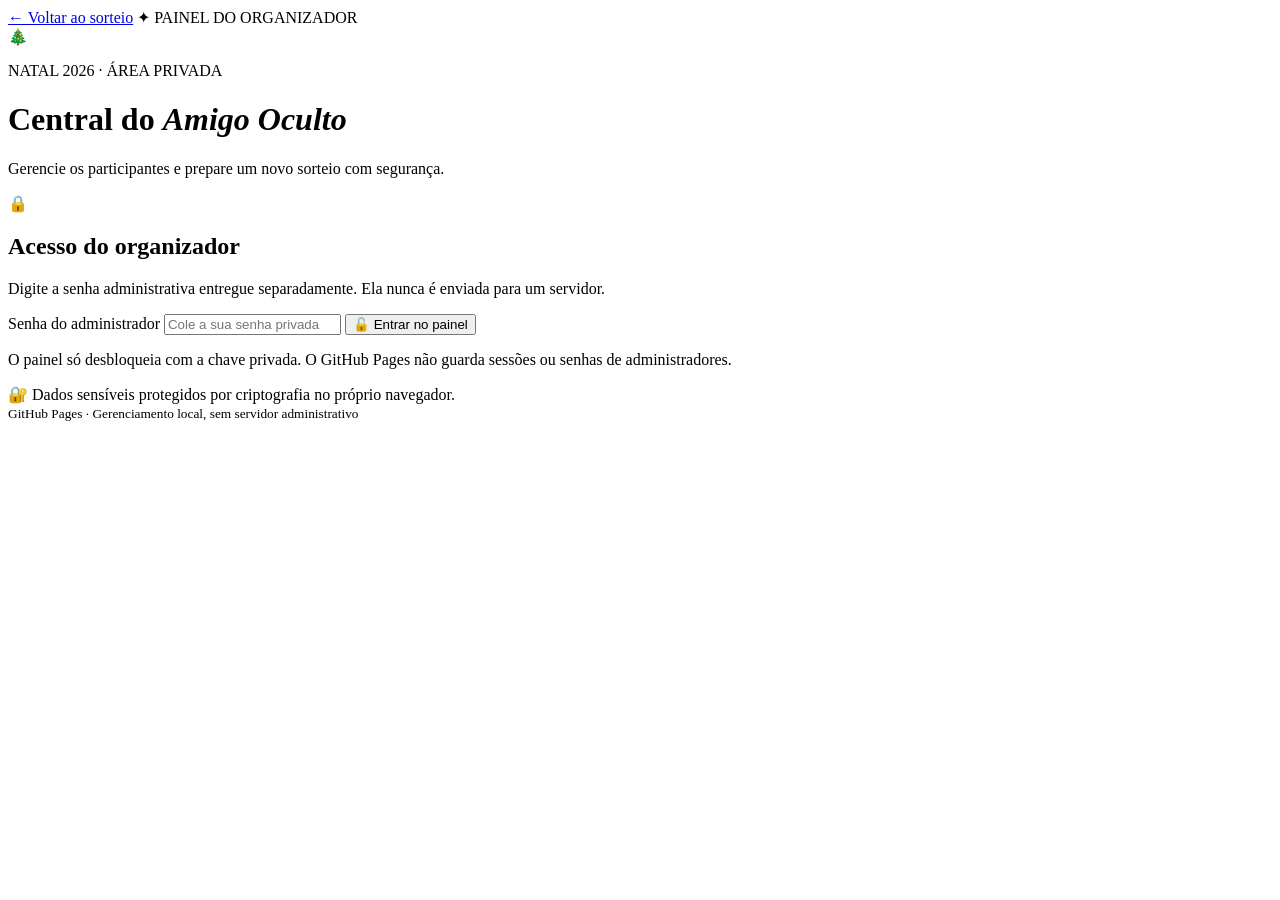
==== admin.html @ 240c8b5c "Cria interface da área administrativa do Amigo Oculto" ====
<!doctype html>
<html lang="pt-BR">
<head>
  <meta charset="utf-8">
  <meta name="viewport" content="width=device-width, initial-scale=1">
  <meta name="theme-color" content="#102e29">
  <meta name="robots" content="noindex,nofollow">
  <meta name="description" content="Painel do organizador do Amigo Oculto 2026">
  <title>Administração · Amigo Oculto 2026</title>
  <link rel="icon" href="./favicon.svg" type="image/svg+xml">
  <link rel="stylesheet" href="./admin.css">
  <script src="./admin.js" defer></script>
</head>
<body>
  <main class="admin-wrap">
    <nav class="topnav">
      <a class="back-link" href="./index.html">← Voltar ao sorteio</a>
      <span class="nav-label">✦ PAINEL DO ORGANIZADOR</span>
    </nav>

    <header class="hero">
      <div class="hero-emoji" aria-hidden="true">🎄</div>
      <p class="eyebrow">NATAL 2026 · ÁREA PRIVADA</p>
      <h1>Central do <em>Amigo Oculto</em></h1>
      <p>Gerencie os participantes e prepare um novo sorteio com segurança.</p>
    </header>

    <section class="panel login-card" id="login-view" aria-labelledby="login-title">
      <div class="shield" aria-hidden="true">🔒</div>
      <h2 id="login-title">Acesso do organizador</h2>
      <p class="muted centered">Digite a senha administrativa entregue separadamente. Ela nunca é enviada para um servidor.</p>
      <form id="login-form" autocomplete="off">
        <label for="admin-password">Senha do administrador</label>
        <input id="admin-password" name="admin-password" type="password" spellcheck="false" autocapitalize="off" autocomplete="off" required placeholder="Cole a sua senha privada">
        <button class="button primary" id="login-button" type="submit">🔓 Entrar no painel</button>
      </form>
      <p class="alert" role="status" id="login-message" aria-live="polite"></p>
      <p class="small muted centered">O painel só desbloqueia com a chave privada. O GitHub Pages não guarda sessões ou senhas de administradores.</p>
    </section>

    <div id="dashboard" hidden>
      <div class="dash-bar">
        <div><span class="eyebrow">VISÃO GERAL</span><h2>Seu sorteio</h2></div>
        <button type="button" id="lock-button" class="button outline">🔒 Bloquear painel</button>
      </div>
      <section class="metrics" aria-label="Resumo do sorteio">
        <div class="metric"><strong id="metric-count">6</strong><span>Participantes</span></div>
        <div class="metric"><strong>🔐</strong><span>Resultados criptografados</span></div>
        <div class="metric"><strong>✓</strong><span>Sorteio válido</span></div>
      </section>
      <p class="subtle-note" id="draw-date"></p>

      <section class="panel space">
        <div class="heading-row">
          <div><h2>👥 Participantes</h2><p class="muted">Confira os códigos e resultados somente quando necessário.</p></div>
        </div>
        <div class="toggles">
          <label class="toggle"><input id="show-matches" type="checkbox"> Mostrar quem cada um tirou</label>
          <label class="toggle"><input id="show-codes" type="checkbox"> Mostrar códigos individuais</label>
        </div>
        <div class="table-scroll">
          <table aria-label="Participantes do amigo oculto">
            <thead><tr><th>Participante</th><th>Sorteado</th><th>Código</th><th>Ação</th></tr></thead>
            <tbody id="participant-rows"></tbody>
          </table>
        </div>
        <button type="button" id="download-codes" class="button minor">⬇ Baixar códigos do sorteio atual</button>
        <p class="small muted">Nunca compartilhe a lista completa de códigos no grupo. Envie cada código individualmente.</p>
      </section>

      <section class="panel space">
        <h2>🧹 Reiniciar testes</h2>
        <p class="muted">O site não registra quem abriu o resultado. Fechar a revelação e atualizar a página já reinicia o teste em qualquer dispositivo.</p>
        <button type="button" id="clear-tests" class="button minor">Limpar teste neste navegador</button>
        <p id="test-message" class="success-msg" role="status" aria-live="polite"></p>
      </section>

      <section class="panel space">
        <h2>🎲 Refazer o sorteio</h2>
        <p class="muted">Gere novas combinações e novos códigos, sem que ninguém tire o próprio nome. O sorteio atual continua funcionando até você publicar o novo arquivo no GitHub.</p>
        <div class="warning">⚠️ Após a publicação do novo sorteio, <strong>todos os códigos antigos serão invalidados</strong>. Avise os participantes e envie os novos códigos individualmente.</div>
        <button type="button" id="redraw-button" class="button primary">🎁 Preparar novo sorteio</button>

        <div id="draft-panel" class="draft" hidden>
          <div class="draft-header"><div><h3>✅ Novo sorteio preparado</h3><p class="muted">Ainda NÃO foi publicado. Siga as etapas abaixo, nesta ordem.</p></div></div>
          <div class="publish-steps">
            <div class="step"><span>1</span><div><strong>Guarde os novos códigos</strong><p>Baixe a lista privada antes de publicar.</p><button type="button" class="button minor" id="download-new-codes">⬇ Baixar novos códigos</button></div></div>
            <div class="step"><span>2</span><div><strong>Copie o arquivo criptografado</strong><p>Este conteúdo pode ser publicado. Não contém senhas ou resultados legíveis.</p><div class="button-line"><button type="button" class="button minor" id="copy-json">📋 Copiar JSON</button><button type="button" class="button minor" id="download-json">⬇ Baixar JSON</button></div></div></div>
            <div class="step"><span>3</span><div><strong>Publique no GitHub</strong><p>Abra o editor, substitua todo o conteúdo de <code>sorteio-criptografado.json</code> pelo JSON copiado e confirme o commit na branch main.</p><a class="button outline external" href="https://github.com/sitecmpv-infotec/amigo-oculto-2026/edit/main/sorteio-criptografado.json" target="_blank" rel="noopener noreferrer">Abrir editor do GitHub ↗</a></div></div>
          </div>
          <button type="button" id="discard-draft" class="button danger-lite">Descartar rascunho</button>
          <p class="small muted">A troca não acontece automaticamente. É necessário confirmar a alteração no GitHub.</p>
        </div>
        <p id="redraw-message" class="alert" role="status" aria-live="polite"></p>
      </section>
    </div>

    <footer>🔐 Dados sensíveis protegidos por criptografia no próprio navegador.<br>
      <small>GitHub Pages · Gerenciamento local, sem servidor administrativo</small>
    </footer>
  </main>
</body>
</html>
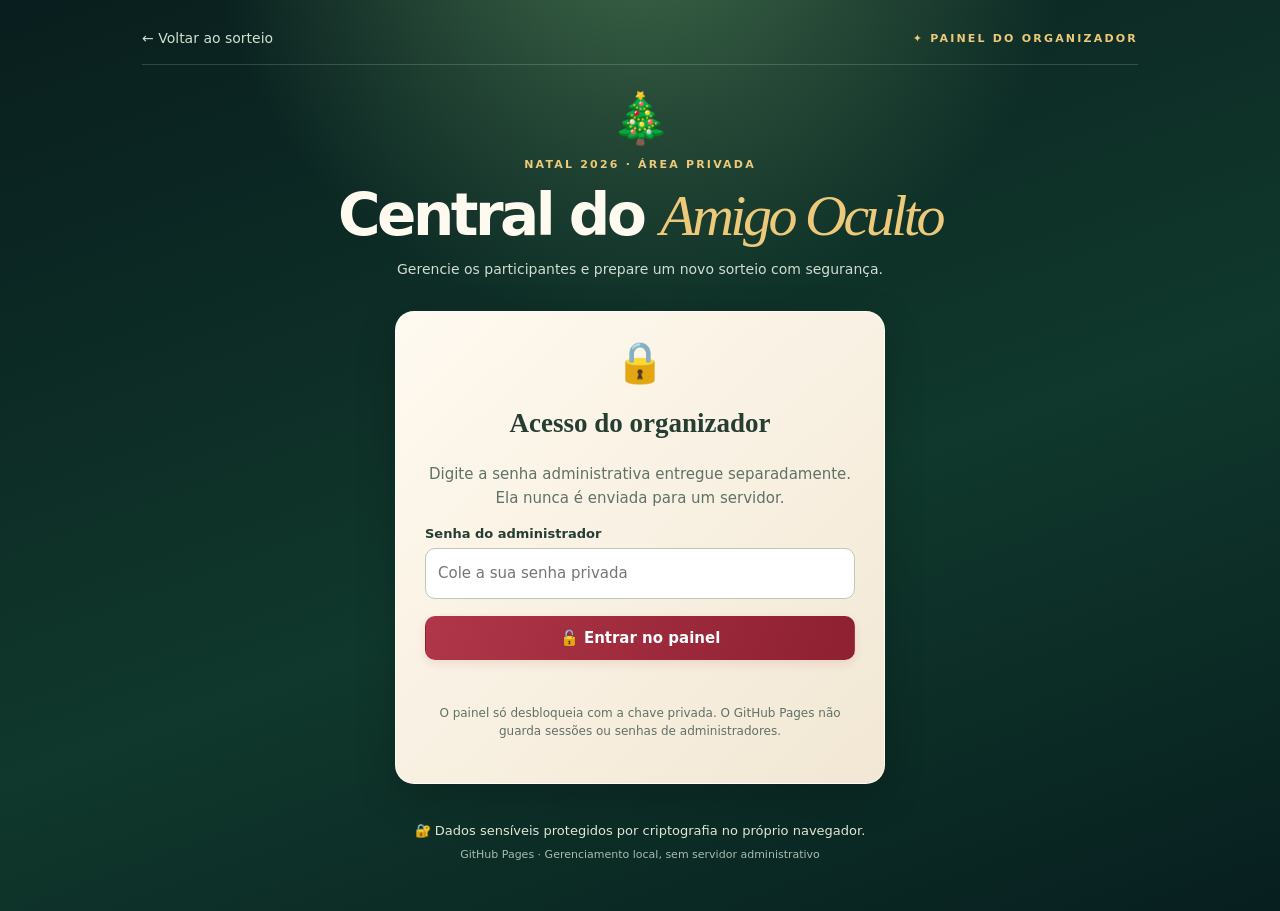
==== commit 79f80d57: "Oferece backup seguro do sorteio atual antes de refazer" ====
--- a/admin.html
+++ b/admin.html
@@ -64,7 +64,7 @@
             <tbody id="participant-rows"></tbody>
           </table>
         </div>
-        <button type="button" id="download-codes" class="button minor">⬇ Baixar códigos do sorteio atual</button>
+        <div class="button-line"><button type="button" id="download-codes" class="button minor">⬇ Baixar códigos do sorteio atual</button><button type="button" id="download-backup" class="button minor">⬇ Backup criptografado atual</button></div>
         <p class="small muted">Nunca compartilhe a lista completa de códigos no grupo. Envie cada código individualmente.</p>
       </section>
 
--- a/admin.css
+++ b/admin.css
@@ -0,0 +1,24 @@
+:root{color-scheme:dark;--pine:#0b2823;--cream:#fffaef;--gold:#edc97a;--red:#a12b3b;--muted:#64776b;--ink:#263d33}
+*{box-sizing:border-box}html{scroll-behavior:smooth}body{margin:0;min-height:100vh;background:radial-gradient(circle at 50% -12%,#426c4b,transparent 36%),linear-gradient(160deg,#091e1e,#10382c 57%,#071f1f);color:var(--cream);font-family:ui-sans-serif,system-ui,-apple-system,Segoe UI,sans-serif;font-size:15px}
+button,input{font:inherit}button{cursor:pointer}button:disabled{cursor:wait;opacity:.64}a{color:inherit}
+.admin-wrap{max-width:1040px;margin:0 auto;padding:30px 22px 46px}
+.topnav,.dash-bar,.heading-row,.draft-header{display:flex;justify-content:space-between;align-items:center;gap:14px;flex-wrap:wrap}
+.topnav{border-bottom:1px solid #ffffff29;padding-bottom:18px}.back-link{text-decoration:none;color:#d0e0d0;font-size:14px}.back-link:hover{text-decoration:underline}.nav-label,.eyebrow{font-size:11px;letter-spacing:.20em;color:var(--gold);font-weight:760}
+.hero{text-align:center;margin:25px auto 34px}.hero-emoji{font-size:49px;margin:7px auto}.hero h1{font-size:clamp(36px,6vw,58px);letter-spacing:-.06em;line-height:1.15;margin:9px 0 11px;font-weight:850}.hero h1 em{font-family:Georgia,serif;font-weight:500;color:var(--gold)}.hero>p:last-child{color:#d1ddd2;margin:0;font-size:14px}
+.panel{background:linear-gradient(137deg,#fffaf0,#f2e7d4);border:1px solid #ffffffb6;color:var(--ink);box-shadow:0 14px 40px #0003;border-radius:19px;padding:27px 29px}
+.login-card{max-width:490px;margin:0 auto;text-align:left}.shield{text-align:center;font-size:40px}.login-card h2{text-align:center;font-family:Georgia,serif;font-size:27px}.centered{text-align:center}.muted{color:#607166;line-height:1.6;margin:7px 0 16px}.small{font-size:12px;line-height:1.5}
+label:not(.toggle){font-size:13px;font-weight:750;display:block;margin:15px 0 7px}.login-card input{width:100%;border:1px solid #bac9b9;background:#fff;border-radius:10px;height:51px;padding:0 12px;color:#213e2f;outline:none}.login-card input:focus{border-color:#759779;box-shadow:0 0 0 3px #7fa58f33}
+.button{border:1px solid transparent;display:inline-flex;gap:8px;align-items:center;justify-content:center;padding:12px 16px;border-radius:10px;font-weight:740;text-decoration:none;min-height:43px;line-height:1.2;text-align:center}
+.primary{background:linear-gradient(110deg,#b03649,#8d2031);color:white;box-shadow:0 4px 10px #9c27311c}.primary:hover{filter:brightness(1.06)}.login-card .primary{width:100%;margin-top:17px}.outline{border-color:#c1d1bc;color:#184337;background:#fffdf4}.minor{background:#e1ebdf;color:#214639}.danger-lite{background:#f1e0dc;color:#8b2e2d}
+.alert{font-size:13px;color:#ad3030;min-height:18px}.success-msg{color:#277046;font-size:13px;min-height:17px}
+#dashboard{display:grid;gap:18px}.dash-bar{margin-top:12px}.dash-bar h2{margin:4px 0 0;color:var(--cream);font-size:30px;letter-spacing:-.03em}
+.metrics{display:grid;grid-template-columns:repeat(3,minmax(0,1fr));gap:15px}.metric{background:#ffffff0d;border:1px solid #ffffff27;border-radius:14px;padding:18px;min-height:96px;display:flex;gap:9px;flex-direction:column}.metric strong{font-size:31px;color:var(--gold);line-height:1}.metric span{color:#e5eae0;font-size:13px}
+.subtle-note{font-size:12px;color:#c7d3c5;margin:-10px 3px 0}.space h2{font-family:Georgia,serif;margin:0 0 7px;font-size:26px}.space p{max-width:750px}
+.toggles{display:flex;gap:13px 25px;flex-wrap:wrap;margin:17px 0 19px;padding:14px;background:#e4ecdf;border-radius:10px}.toggle{font-size:13px;font-weight:650;display:flex;align-items:center;gap:8px;cursor:pointer}.toggle input{accent-color:#1d6a50;width:16px;height:16px}
+.table-scroll{overflow-x:auto;border-radius:12px;border:1px solid #d9dfd4;margin:12px 0 18px}table{width:100%;border-collapse:collapse;font-size:13px;white-space:nowrap}thead{background:#e5e9df}th{text-align:left;color:#46604a;font-size:11px;letter-spacing:.06em;text-transform:uppercase;padding:14px 11px}td{border-top:1px solid #e1e7db;padding:13px 11px;vertical-align:middle;color:#213c30}td code{font-size:12px;color:#39563e}td .button{padding:7px 10px;min-height:32px;font-size:12px}.muted-cell{color:#8c988d;font-style:italic}
+.warning{background:#fff1d9;border:1px solid #e3c18d;color:#735122;padding:14px 16px;border-radius:10px;font-size:13px;line-height:1.55;margin:13px 0 17px}
+.draft{margin-top:22px;padding:21px;background:#f5f5e8;border-radius:14px;border:1px solid #bacfb4}.draft h3{font-size:20px;color:#216447;margin:0}.publish-steps{display:grid;gap:14px;margin:17px 0}.step{display:flex;align-items:flex-start;gap:12px;background:white;border:1px solid #e3e7dd;padding:17px 15px;border-radius:11px}.step>span{display:flex;align-items:center;justify-content:center;flex:0 0 26px;width:26px;height:26px;border-radius:50%;background:#174a37;color:white;font-weight:780}.step strong{color:#2b4433;font-size:14px}.step p{font-size:13px;color:#66776b;margin:7px 0 11px}.button-line{display:flex;gap:10px;flex-wrap:wrap}.external{background:#f2f6ed}.step code{white-space:normal;overflow-wrap:anywhere;font-size:12px}
+footer{text-align:center;color:#e0e6d7;font-size:13px;margin:35px 0 0;line-height:1.8}footer small{color:#a8bcb0;font-size:11px}
+[hidden]{display:none!important}
+@media(max-width:640px){.admin-wrap{padding:19px 14px 32px}.panel{padding:21px 17px}.metrics{grid-template-columns:repeat(3,1fr);gap:8px}.metric{padding:12px;min-height:92px}.metric strong{font-size:25px}.metric span{font-size:11px}.nav-label{font-size:9px}.hero{margin:20px auto 29px}.hero h1{font-size:38px}.space h2{font-size:24px}.step{padding:14px 12px}.step .button{width:100%}.button-line{width:100%}.button-line .button{flex:1}.dash-bar h2{font-size:26px}}
+@media(max-width:380px){.metrics{grid-template-columns:1fr}.metric{min-height:auto;flex-direction:row;align-items:center;gap:15px}.metric strong{font-size:25px}}
